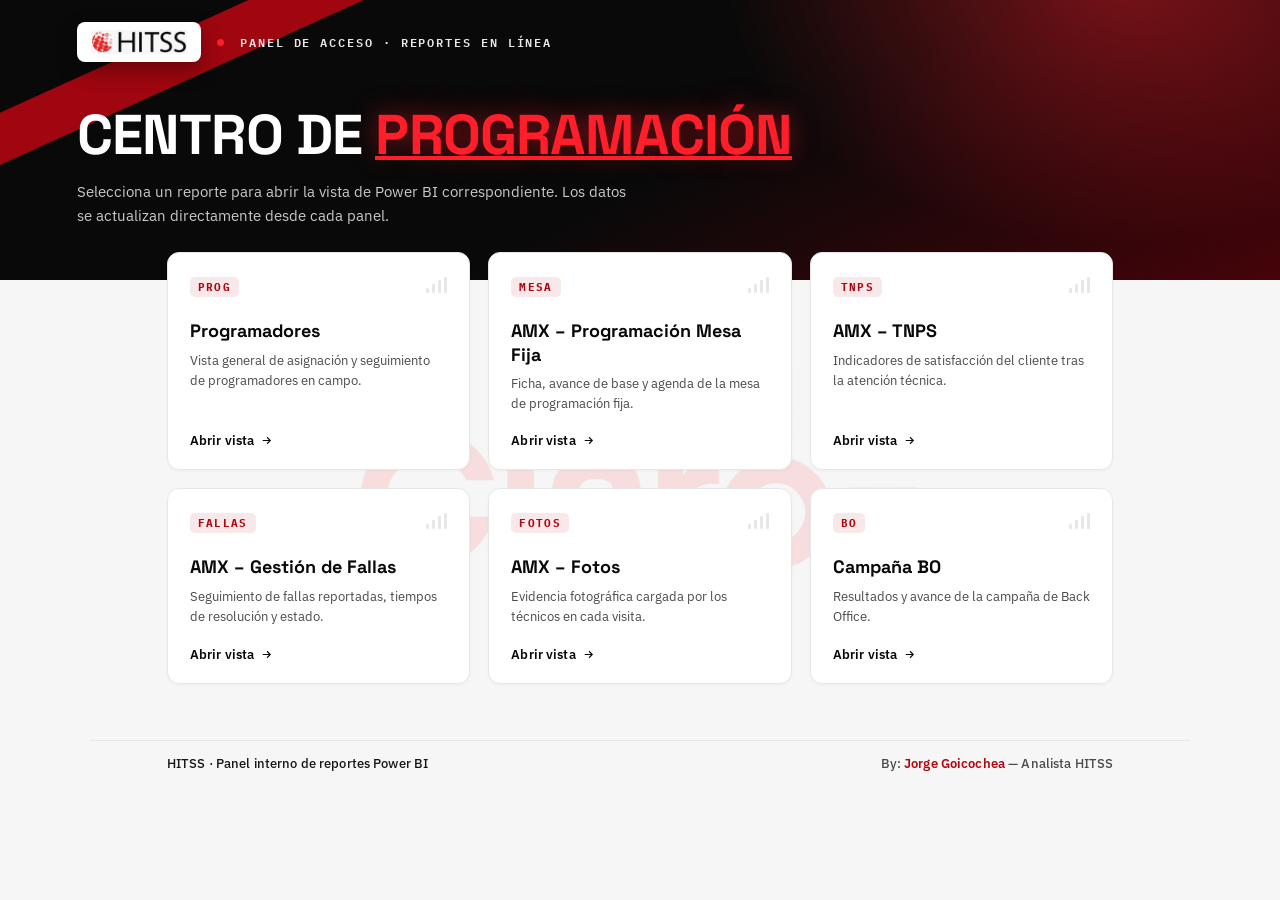
==== index.html @ 4317b596 "Add files via upload" ====
<!DOCTYPE html>
<html lang="es">
<head>
<meta charset="UTF-8">
<meta name="viewport" content="width=device-width, initial-scale=1.0">
<title>HITSS | Centro de Programación</title>
<link rel="icon" type="image/jpeg" href="[data-uri]">
<link rel="preconnect" href="https://fonts.googleapis.com">
<link rel="preconnect" href="https://fonts.gstatic.com" crossorigin>
<link href="https://fonts.googleapis.com/css2?family=Space+Grotesk:wght@600;700;800&family=IBM+Plex+Sans:wght@400;500&family=IBM+Plex+Mono:wght@500;600&display=swap" rel="stylesheet">
<style>
  :root{
    --blood: #B00610;
    --blood-bright: #FF1E2A;
    --blood-deep: #6E0009;
    --black: #090909;
    --ink: #161616;
    --gray: #4A4A4A;
    --line: #E7E7E7;
    --panel: #FFFFFF;
    --bg: #F6F6F6;
  }

  *{ box-sizing: border-box; }

  body{
    margin:0;
    min-height:100vh;
    background: var(--bg);
    color: var(--black);
    font-family: 'IBM Plex Sans', sans-serif;
    padding: 0 0 90px;
    position: relative;
    overflow-x:hidden;
  }

  .hex-field{
    position: fixed;
    inset: 0;
    pointer-events: none;
    z-index: 0;
    overflow: hidden;
  }
  .hex{
    position:absolute;
    background: var(--blood-bright);
    clip-path: polygon(25% 0%, 75% 0%, 100% 50%, 75% 100%, 25% 100%, 0% 50%);
    opacity: 0.09;
    animation: drift linear infinite;
  }
  @keyframes drift{
    0%{ transform: translateY(0) rotate(0deg); }
    100%{ transform: translateY(-160px) rotate(40deg); }
  }

  header{
    position: relative;
    z-index: 1;
    background:
      radial-gradient(ellipse 620px 420px at 88% -10%, rgba(255,30,42,0.45), transparent 65%),
      linear-gradient(155deg, var(--black) 55%, var(--blood-deep) 130%);
    padding: 22px 6vw 52px;
    overflow: hidden;
  }

  header::before{
    content:"";
    position:absolute;
    left:-6%;
    bottom:-60%;
    width: 70%;
    height: 220%;
    background: var(--blood);
    opacity: 0.9;
    transform: rotate(-9deg);
    clip-path: polygon(0 40%, 100% 0, 100% 8%, 0 48%);
  }

  .logo-row{
    display:flex;
    align-items:center;
    gap: 16px;
    margin-bottom: 44px;
    position:relative;
    z-index:2;
  }

  .logo-chip{
    background: #fff;
    border-radius: 8px;
    padding: 8px 14px;
    display:flex;
    align-items:center;
    box-shadow: 0 8px 20px rgba(0,0,0,0.35);
  }

  .logo-chip img{
    height: 24px;
    width:auto;
    display:block;
  }

  .divider-dot{
    width:7px; height:7px; border-radius:50%;
    background: var(--blood-bright);
    animation: pulse 1.8s infinite;
  }

  @keyframes pulse{
    0%{ box-shadow: 0 0 0 0 rgba(255,30,42,0.7); }
    70%{ box-shadow: 0 0 0 10px rgba(255,30,42,0); }
    100%{ box-shadow: 0 0 0 0 rgba(255,30,42,0); }
  }

  .eyebrow{
    font-family:'IBM Plex Mono', monospace;
    font-size:12px;
    font-weight:600;
    letter-spacing: 0.16em;
    text-transform:uppercase;
    color: #E8E8E8;
  }

  .hero{
    position: relative;
    z-index:2;
    max-width: 1100px;
  }

  h1{
    font-family:'Space Grotesk', sans-serif;
    font-weight:800;
    font-size: clamp(34px, 4.8vw, 56px);
    line-height:1.04;
    margin:0 0 16px;
    letter-spacing: -0.015em;
    color: #FFFFFF;
    text-transform: uppercase;
  }

  h1 span{
    color: var(--blood-bright);
    position: relative;
    display:inline-block;
    text-shadow: 0 0 26px rgba(255,30,42,0.55);
  }

  h1 span::after{
    content:"";
    position:absolute;
    left:0; bottom:4px;
    width:100%;
    height: 4px;
    background: var(--blood-bright);
    transform-origin: left;
    animation: underline 1s ease-out .3s both;
  }

  @keyframes underline{
    from{ transform: scaleX(0); }
    to{ transform: scaleX(1); }
  }

  .subtitle{
    max-width: 560px;
    color: #C9C9C9;
    font-size:15px;
    line-height:1.6;
    margin:0;
  }

  main{
    max-width: 1100px;
    margin: -28px auto 0;
    position:relative;
    z-index:2;
    padding: 0 6vw;
  }

  .report-grid{
    display:grid;
    grid-template-columns: repeat(3, 1fr);
    gap: 18px;
    position: relative;
  }

  .report-grid::before{
    content: "";
    position: absolute;
    inset: 0;
    background-image: url('[data-uri]');
    background-repeat: no-repeat;
    background-position: center;
    background-size: 62%;
    opacity: 0.1;
    z-index: -1;
    pointer-events: none;
  }

  @media (max-width: 900px){ .report-grid{ grid-template-columns: repeat(2, 1fr); } }
  @media (max-width: 620px){ .report-grid{ grid-template-columns: 1fr; } }

  .card{
    position:relative;
    display:flex;
    flex-direction:column;
    background: var(--panel);
    border: 1px solid var(--line);
    border-radius: 12px;
    padding: 24px 22px 20px;
    text-decoration:none;
    color: var(--black);
    transition: all 0.3s ease;
    min-height: 196px;
    box-shadow: 0 1px 3px rgba(0,0,0,0.04);
    opacity: 0;
    animation: rise .5s ease forwards;
  }

  .card:nth-child(1){ animation-delay: .05s; }
  .card:nth-child(2){ animation-delay: .12s; }
  .card:nth-child(3){ animation-delay: .19s; }
  .card:nth-child(4){ animation-delay: .26s; }
  .card:nth-child(5){ animation-delay: .33s; }
  .card:nth-child(6){ animation-delay: .40s; }

  @keyframes rise{
    from{ opacity:0; transform: translateY(14px); }
    to{ opacity:1; transform: translateY(0); }
  }

  .card::before{
    content:"";
    position:absolute;
    top:0; left:0;
    height: 4px;
    width: 0%;
    background: linear-gradient(90deg, var(--blood-bright), var(--blood-deep));
    border-radius: 12px 12px 0 0;
    transition: width .3s ease;
  }

  .card:hover, .card:focus-visible{
    transform: translateY(-4px);
    border-color: var(--blood-bright);
    box-shadow: 0 10px 20px rgba(0,0,0,0.12);
    outline:none;
  }

  .card:hover::before{ width: 100%; }

  .card:focus-visible{
    box-shadow: 0 0 0 2px #fff, 0 0 0 4px var(--blood-bright);
  }

  .card-top{
    display:flex;
    align-items:flex-start;
    justify-content:space-between;
    margin-bottom: 22px;
  }

  .code{
    font-family:'IBM Plex Mono', monospace;
    font-size:11px;
    font-weight:700;
    letter-spacing:0.12em;
    color: var(--blood);
    background: rgba(176,6,16,0.09);
    border-radius: 5px;
    padding: 3px 8px;
  }

  .bars{
    display:flex;
    align-items:flex-end;
    gap:3px;
    height:16px;
  }
  .bars span{
    width:3px;
    background: var(--line);
    border-radius:1px;
    transition: background .25s ease, height .25s ease;
  }
  .bars span:nth-child(1){ height:5px; }
  .bars span:nth-child(2){ height:9px; }
  .bars span:nth-child(3){ height:13px; }
  .bars span:nth-child(4){ height:16px; }

  .card:hover .bars span{ background: var(--blood-bright); }
  .card:hover .bars span:nth-child(1){ height:7px; }
  .card:hover .bars span:nth-child(2){ height:12px; }
  .card:hover .bars span:nth-child(3){ height:16px; }
  .card:hover .bars span:nth-child(4){ height:20px; }

  .card h2{
    font-family:'Space Grotesk', sans-serif;
    font-size:18px;
    font-weight:700;
    margin: 0 0 8px;
    line-height:1.3;
  }

  .card p{
    font-size:13px;
    line-height:1.55;
    color: var(--gray);
    margin:0;
    flex-grow:1;
  }

  .enter{
    margin-top:18px;
    display:flex;
    align-items:center;
    gap:6px;
    font-family:'IBM Plex Sans', sans-serif;
    font-size:13px;
    font-weight:600;
    color: var(--black);
    letter-spacing:0.01em;
    transition: color .2s ease;
  }

  .card:hover .enter{ color: var(--blood-bright); }

  .enter svg{ width:13px; height:13px; transition: transform .2s ease; }
  .card:hover .enter svg{ transform: translateX(4px); }

  footer{
    max-width:1100px;
    margin: 56px auto 0;
    padding: 16px 6vw;
    position: relative;
    z-index: 1;
    display: flex;
    align-items: center;
    justify-content: space-between;
    gap: 16px;
    border-top: 1px solid var(--line);
  }

  footer .footer-left,
  footer .footer-right{
    font-family: 'IBM Plex Sans', sans-serif;
    font-size: 13px;
    font-weight: 500;
    letter-spacing: 0.01em;
    color: var(--gray);
    line-height: 1;
  }

  footer .footer-left{
    color: var(--ink);
  }

  footer .footer-right strong{
    color: var(--blood);
    font-weight: 600;
  }

  @media (max-width: 620px){
    footer{
      flex-direction: column;
      align-items: flex-start;
      gap: 6px;
    }
  }
</style>
</head>
<body>

<div class="hex-field" id="hexField"></div>

<header>
  <div class="logo-row">
    <div class="logo-chip"><img src="[data-uri]" alt="HITSS"></div>
    <span class="divider-dot"></span>
    <span class="eyebrow">Panel de acceso · Reportes en línea</span>
  </div>
  <div class="hero">
    <h1>Centro de <span>Programación</span></h1>
    <p class="subtitle">Selecciona un reporte para abrir la vista de Power BI correspondiente. Los datos se actualizan directamente desde cada panel.</p>
  </div>
</header>

<main>
  <div class="report-grid">

    <a class="card" href="https://app.powerbi.com/view?r=eyJrIjoiOWYwYTYzYWYtMmRlNS00YzJiLTk0ZTktZWQwN2NkZjYzOTUwIiwidCI6IjVmZDU0NjBhLWI0MjUtNDlkZS05YmQwLWZjZDI2MjcwZDMwYyIsImMiOjR9" target="_blank" rel="noopener">
      <div class="card-top">
        <span class="code">PROG</span>
        <span class="bars"><span></span><span></span><span></span><span></span></span>
      </div>
      <h2>Programadores</h2>
      <p>Vista general de asignación y seguimiento de programadores en campo.</p>
      <div class="enter">Abrir vista <svg viewBox="0 0 24 24" fill="none" stroke="currentColor" stroke-width="2"><path d="M5 12h14M13 6l6 6-6 6"/></svg></div>
    </a>

    <a class="card" href="https://app.powerbi.com/view?r=eyJrIjoiMjBlMGQ1ZGEtODUzOC00NjdhLWFlNTQtYzBiYTYxYjM5OWYyIiwidCI6IjVmZDU0NjBhLWI0MjUtNDlkZS05YmQwLWZjZDI2MjcwZDMwYyIsImMiOjR9" target="_blank" rel="noopener">
      <div class="card-top">
        <span class="code">MESA</span>
        <span class="bars"><span></span><span></span><span></span><span></span></span>
      </div>
      <h2>AMX – Programación Mesa Fija</h2>
      <p>Ficha, avance de base y agenda de la mesa de programación fija.</p>
      <div class="enter">Abrir vista <svg viewBox="0 0 24 24" fill="none" stroke="currentColor" stroke-width="2"><path d="M5 12h14M13 6l6 6-6 6"/></svg></div>
    </a>

    <a class="card" href="https://app.powerbi.com/view?r=eyJrIjoiOWJiMzk4OWItOThlYi00MjI5LTgzNTUtY2EyZjA0N2MyMjUyIiwidCI6IjVmZDU0NjBhLWI0MjUtNDlkZS05YmQwLWZjZDI2MjcwZDMwYyIsImMiOjR9" target="_blank" rel="noopener">
      <div class="card-top">
        <span class="code">TNPS</span>
        <span class="bars"><span></span><span></span><span></span><span></span></span>
      </div>
      <h2>AMX – TNPS</h2>
      <p>Indicadores de satisfacción del cliente tras la atención técnica.</p>
      <div class="enter">Abrir vista <svg viewBox="0 0 24 24" fill="none" stroke="currentColor" stroke-width="2"><path d="M5 12h14M13 6l6 6-6 6"/></svg></div>
    </a>

    <a class="card" href="https://app.powerbi.com/view?r=eyJrIjoiOWFjZjRlNGItY2JiOS00YTg5LTk5NDAtOWU1Nzc0NWIzNGZmIiwidCI6IjVmZDU0NjBhLWI0MjUtNDlkZS05YmQwLWZjZDI2MjcwZDMwYyIsImMiOjR9" target="_blank" rel="noopener">
      <div class="card-top">
        <span class="code">FALLAS</span>
        <span class="bars"><span></span><span></span><span></span><span></span></span>
      </div>
      <h2>AMX – Gestión de Fallas</h2>
      <p>Seguimiento de fallas reportadas, tiempos de resolución y estado.</p>
      <div class="enter">Abrir vista <svg viewBox="0 0 24 24" fill="none" stroke="currentColor" stroke-width="2"><path d="M5 12h14M13 6l6 6-6 6"/></svg></div>
    </a>

    <a class="card" href="https://app.powerbi.com/view?r=eyJrIjoiYWVjZjkyMjQtYTI1YS00YTkwLWFmMWEtZDM0Y2UwYzU3NWJkIiwidCI6IjVmZDU0NjBhLWI0MjUtNDlkZS05YmQwLWZjZDI2MjcwZDMwYyIsImMiOjR9" target="_blank" rel="noopener">
      <div class="card-top">
        <span class="code">FOTOS</span>
        <span class="bars"><span></span><span></span><span></span><span></span></span>
      </div>
      <h2>AMX – Fotos</h2>
      <p>Evidencia fotográfica cargada por los técnicos en cada visita.</p>
      <div class="enter">Abrir vista <svg viewBox="0 0 24 24" fill="none" stroke="currentColor" stroke-width="2"><path d="M5 12h14M13 6l6 6-6 6"/></svg></div>
    </a>

    <a class="card" href="https://app.powerbi.com/view?r=eyJrIjoiZjhkMGI4OTItYmFlYy00ZmViLWEwYzctNTNiOTA0YmI4NTE2IiwidCI6IjVmZDU0NjBhLWI0MjUtNDlkZS05YmQwLWZjZDI2MjcwZDMwYyIsImMiOjR9" target="_blank" rel="noopener">
      <div class="card-top">
        <span class="code">BO</span>
        <span class="bars"><span></span><span></span><span></span><span></span></span>
      </div>
      <h2>Campaña BO</h2>
      <p>Resultados y avance de la campaña de Back Office.</p>
      <div class="enter">Abrir vista <svg viewBox="0 0 24 24" fill="none" stroke="currentColor" stroke-width="2"><path d="M5 12h14M13 6l6 6-6 6"/></svg></div>
    </a>

  </div>
</main>
<footer>
  <div class="footer-left">HITSS · Panel interno de reportes Power BI</div>
  <div class="footer-right">By: <strong>Jorge Goicochea</strong> — Analista HITSS</div>
</footer>

<script>
  const field = document.getElementById('hexField');
  const count = 24;
  for(let i=0;i<count;i++){
    const h = document.createElement('div');
    h.className = 'hex';
    const size = 14 + Math.random()*28;
    h.style.width = size+'px';
    h.style.height = size+'px';
    h.style.left = (Math.random()*100)+'vw';
    h.style.top = (100 + Math.random()*20)+'vh';
    h.style.animationDuration = (13 + Math.random()*15)+'s';
    h.style.animationDelay = (Math.random()*10)+'s';
    field.appendChild(h);
  }
</script>

</body>
</html>
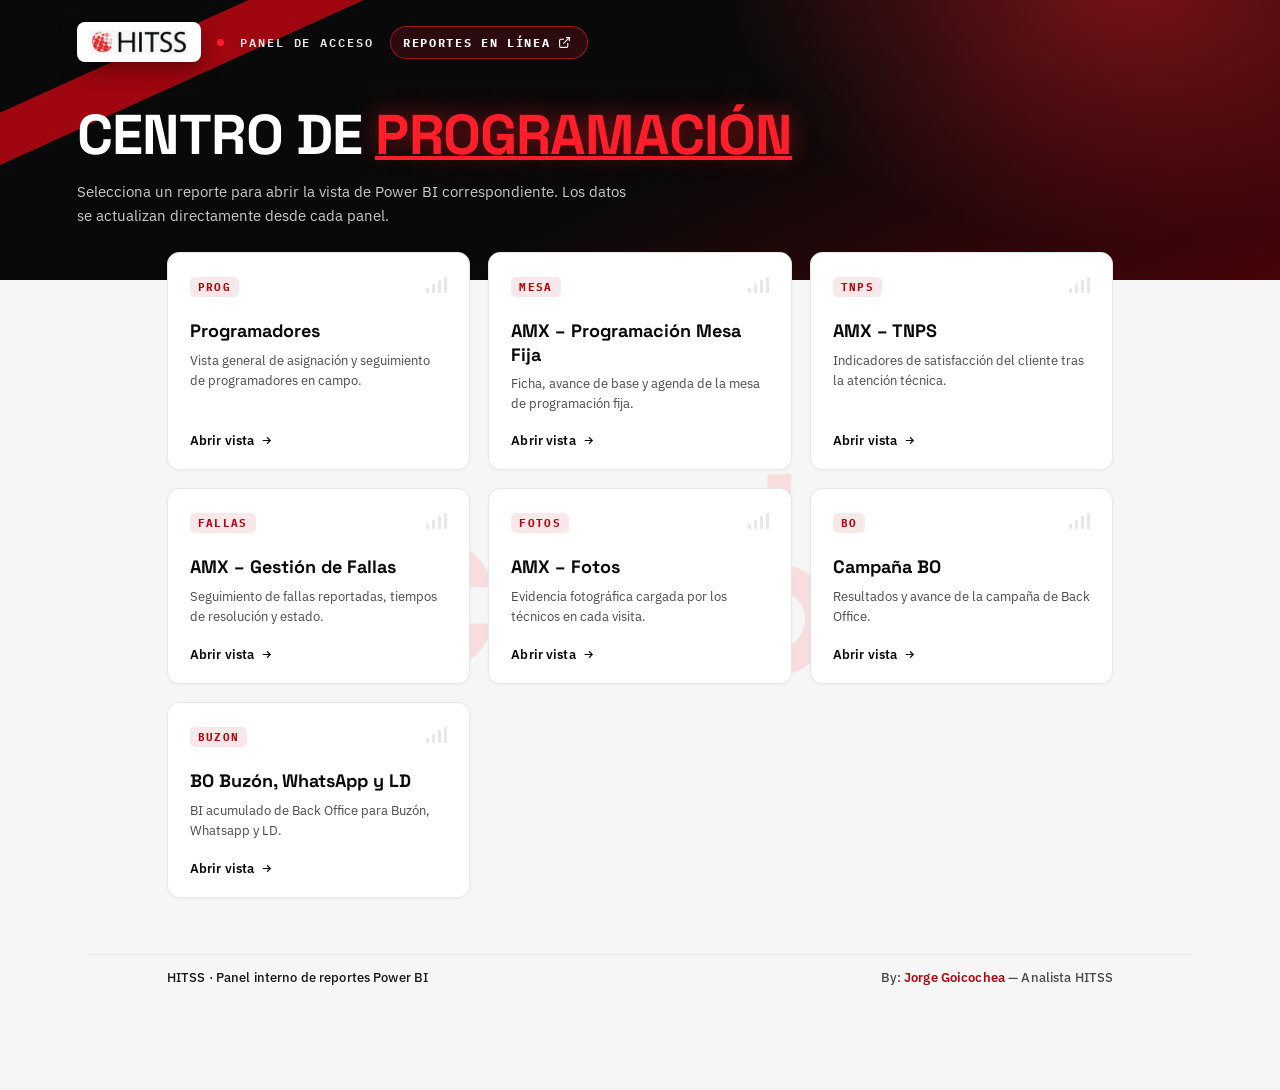
==== commit e8bcd0ba: "Add files via upload" ====
--- a/index.html
+++ b/index.html
@@ -3,7 +3,7 @@
 <head>
 <meta charset="UTF-8">
 <meta name="viewport" content="width=device-width, initial-scale=1.0">
-<title>HITSS | Centro de Programación</title>
+<title>HITSS | PLATAFORMA DE REPORTES EN LÍNEA</title>
 <link rel="icon" type="image/jpeg" href="[data-uri]">
 <link rel="preconnect" href="https://fonts.googleapis.com">
 <link rel="preconnect" href="https://fonts.gstatic.com" crossorigin>
@@ -23,6 +23,10 @@
 
   *{ box-sizing: border-box; }
 
+  html{
+    scroll-behavior: smooth;
+  }
+
   body{
     margin:0;
     min-height:100vh;
@@ -83,6 +87,7 @@
     margin-bottom: 44px;
     position:relative;
     z-index:2;
+    flex-wrap: wrap;
   }
 
   .logo-chip{
@@ -120,6 +125,41 @@
     text-transform:uppercase;
     color: #E8E8E8;
   }
+
+  .reports-btn{
+    display:inline-flex;
+    align-items:center;
+    gap:8px;
+    font-family:'IBM Plex Mono', monospace;
+    font-size:12px;
+    font-weight:700;
+    letter-spacing: 0.14em;
+    text-transform:uppercase;
+    color: #fff;
+    text-decoration:none;
+    background: rgba(255,30,42,0.14);
+    border: 1px solid rgba(255,30,42,0.55);
+    border-radius: 999px;
+    padding: 8px 16px 8px 12px;
+    transition: all .2s ease;
+    cursor:pointer;
+  }
+
+  .reports-btn svg{
+    width:13px; height:13px;
+    transition: transform .2s ease;
+  }
+
+  .reports-btn:hover,
+  .reports-btn:focus-visible{
+    background: var(--blood-bright);
+    border-color: var(--blood-bright);
+    color:#fff;
+    box-shadow: 0 4px 14px rgba(255,30,42,0.45);
+    outline:none;
+  }
+
+  .reports-btn:hover svg{ transform: translate(2px, -2px); }
 
   .hero{
     position: relative;
@@ -367,6 +407,7 @@
       gap: 6px;
     }
   }
+
 </style>
 </head>
 <body>
@@ -377,7 +418,11 @@
   <div class="logo-row">
     <div class="logo-chip"><img src="[data-uri]" alt="HITSS"></div>
     <span class="divider-dot"></span>
-    <span class="eyebrow">Panel de acceso · Reportes en línea</span>
+    <span class="eyebrow">Panel de acceso</span>
+    <a class="reports-btn" href="reportes-en-linea.html" target="_blank" rel="noopener">
+      Reportes en línea
+      <svg viewBox="0 0 24 24" fill="none" stroke="currentColor" stroke-width="2"><path d="M18 13v6a2 2 0 0 1-2 2H5a2 2 0 0 1-2-2V8a2 2 0 0 1 2-2h6"/><path d="M15 3h6v6"/><path d="M10 14 21 3"/></svg>
+    </a>
   </div>
   <div class="hero">
     <h1>Centro de <span>Programación</span></h1>
@@ -385,7 +430,7 @@
   </div>
 </header>
 
-<main>
+<main id="reportes">
   <div class="report-grid">
 
     <a class="card" href="https://app.powerbi.com/view?r=eyJrIjoiOWYwYTYzYWYtMmRlNS00YzJiLTk0ZTktZWQwN2NkZjYzOTUwIiwidCI6IjVmZDU0NjBhLWI0MjUtNDlkZS05YmQwLWZjZDI2MjcwZDMwYyIsImMiOjR9" target="_blank" rel="noopener">
@@ -445,6 +490,16 @@
       </div>
       <h2>Campaña BO</h2>
       <p>Resultados y avance de la campaña de Back Office.</p>
+      <div class="enter">Abrir vista <svg viewBox="0 0 24 24" fill="none" stroke="currentColor" stroke-width="2"><path d="M5 12h14M13 6l6 6-6 6"/></svg></div>
+    </a>
+
+    <a class="card" href="https://app.powerbi.com/view?r=eyJrIjoiYzdmOWY4OTktZWQxZC00YzllLTg2OTQtYzA5MGQyODI5ZWFiIiwidCI6IjVmZDU0NjBhLWI0MjUtNDlkZS05YmQwLWZjZDI2MjcwZDMwYyIsImMiOjR9" target="_blank" rel="noopener">
+      <div class="card-top">
+        <span class="code">BUZON</span>
+        <span class="bars"><span></span><span></span><span></span><span></span></span>
+      </div>
+      <h2>BO Buzón, WhatsApp y LD</h2>
+      <p>BI acumulado de Back Office para Buzón, Whatsapp y LD.</p>
       <div class="enter">Abrir vista <svg viewBox="0 0 24 24" fill="none" stroke="currentColor" stroke-width="2"><path d="M5 12h14M13 6l6 6-6 6"/></svg></div>
     </a>
 
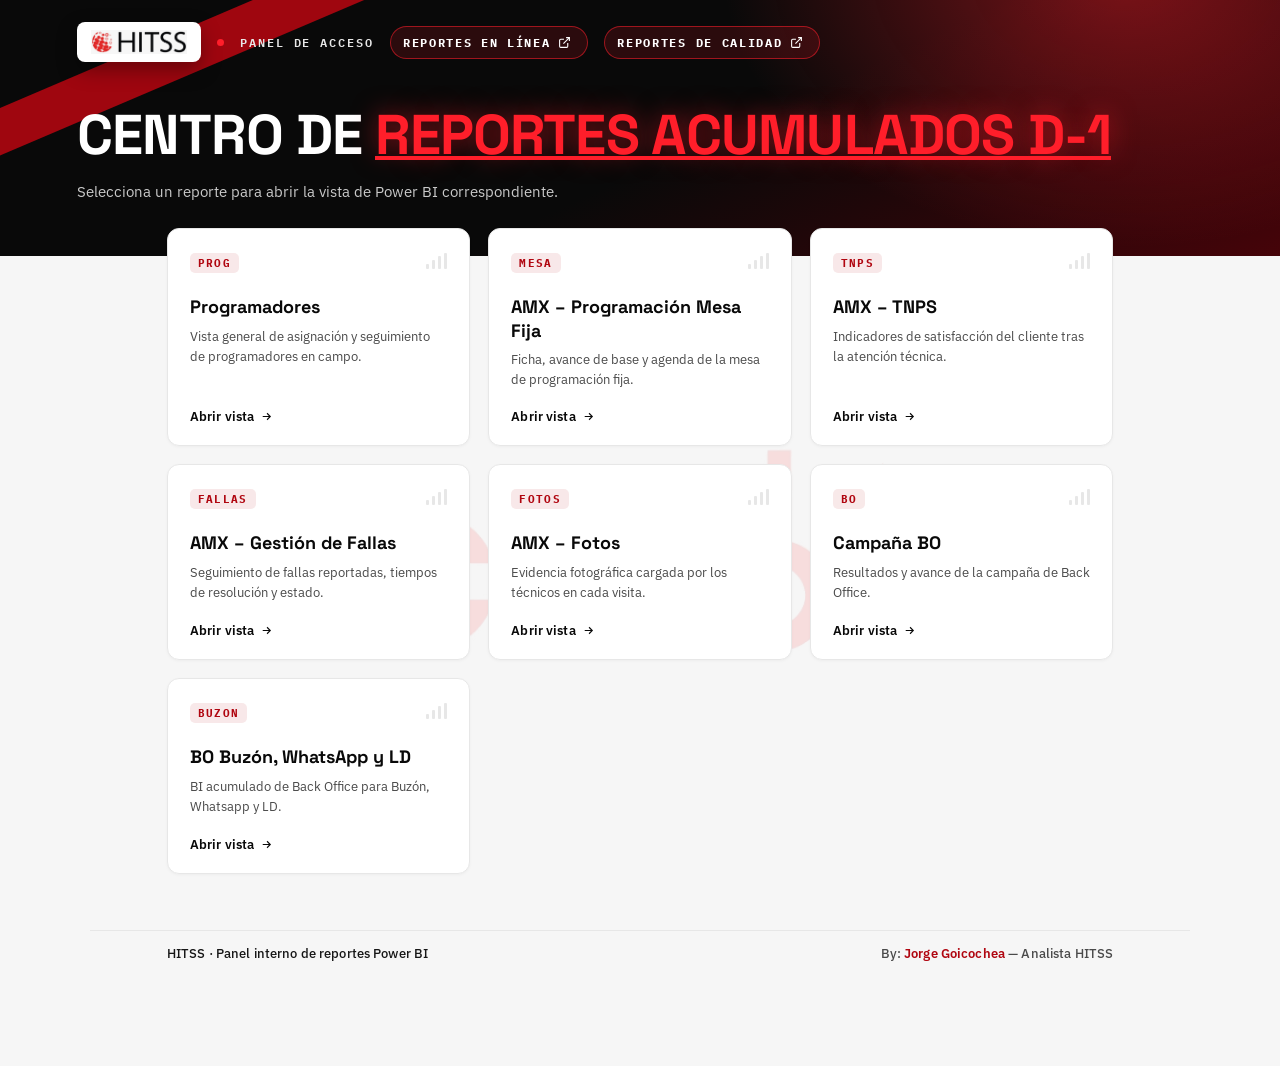
==== commit 758eb104: "Add files via upload" ====
--- a/index.html
+++ b/index.html
@@ -423,10 +423,14 @@
       Reportes en línea
       <svg viewBox="0 0 24 24" fill="none" stroke="currentColor" stroke-width="2"><path d="M18 13v6a2 2 0 0 1-2 2H5a2 2 0 0 1-2-2V8a2 2 0 0 1 2-2h6"/><path d="M15 3h6v6"/><path d="M10 14 21 3"/></svg>
     </a>
+    <a class="reports-btn" href="reportes-de-calidad.html" target="_blank" rel="noopener">
+      Reportes de calidad
+      <svg viewBox="0 0 24 24" fill="none" stroke="currentColor" stroke-width="2"><path d="M18 13v6a2 2 0 0 1-2 2H5a2 2 0 0 1-2-2V8a2 2 0 0 1 2-2h6"/><path d="M15 3h6v6"/><path d="M10 14 21 3"/></svg>
+    </a>
   </div>
   <div class="hero">
-    <h1>Centro de <span>Programación</span></h1>
-    <p class="subtitle">Selecciona un reporte para abrir la vista de Power BI correspondiente. Los datos se actualizan directamente desde cada panel.</p>
+    <h1>Centro de <span>REPORTES ACUMULADOS D-1</span></h1>
+    <p class="subtitle">Selecciona un reporte para abrir la vista de Power BI correspondiente.</p>
   </div>
 </header>
 
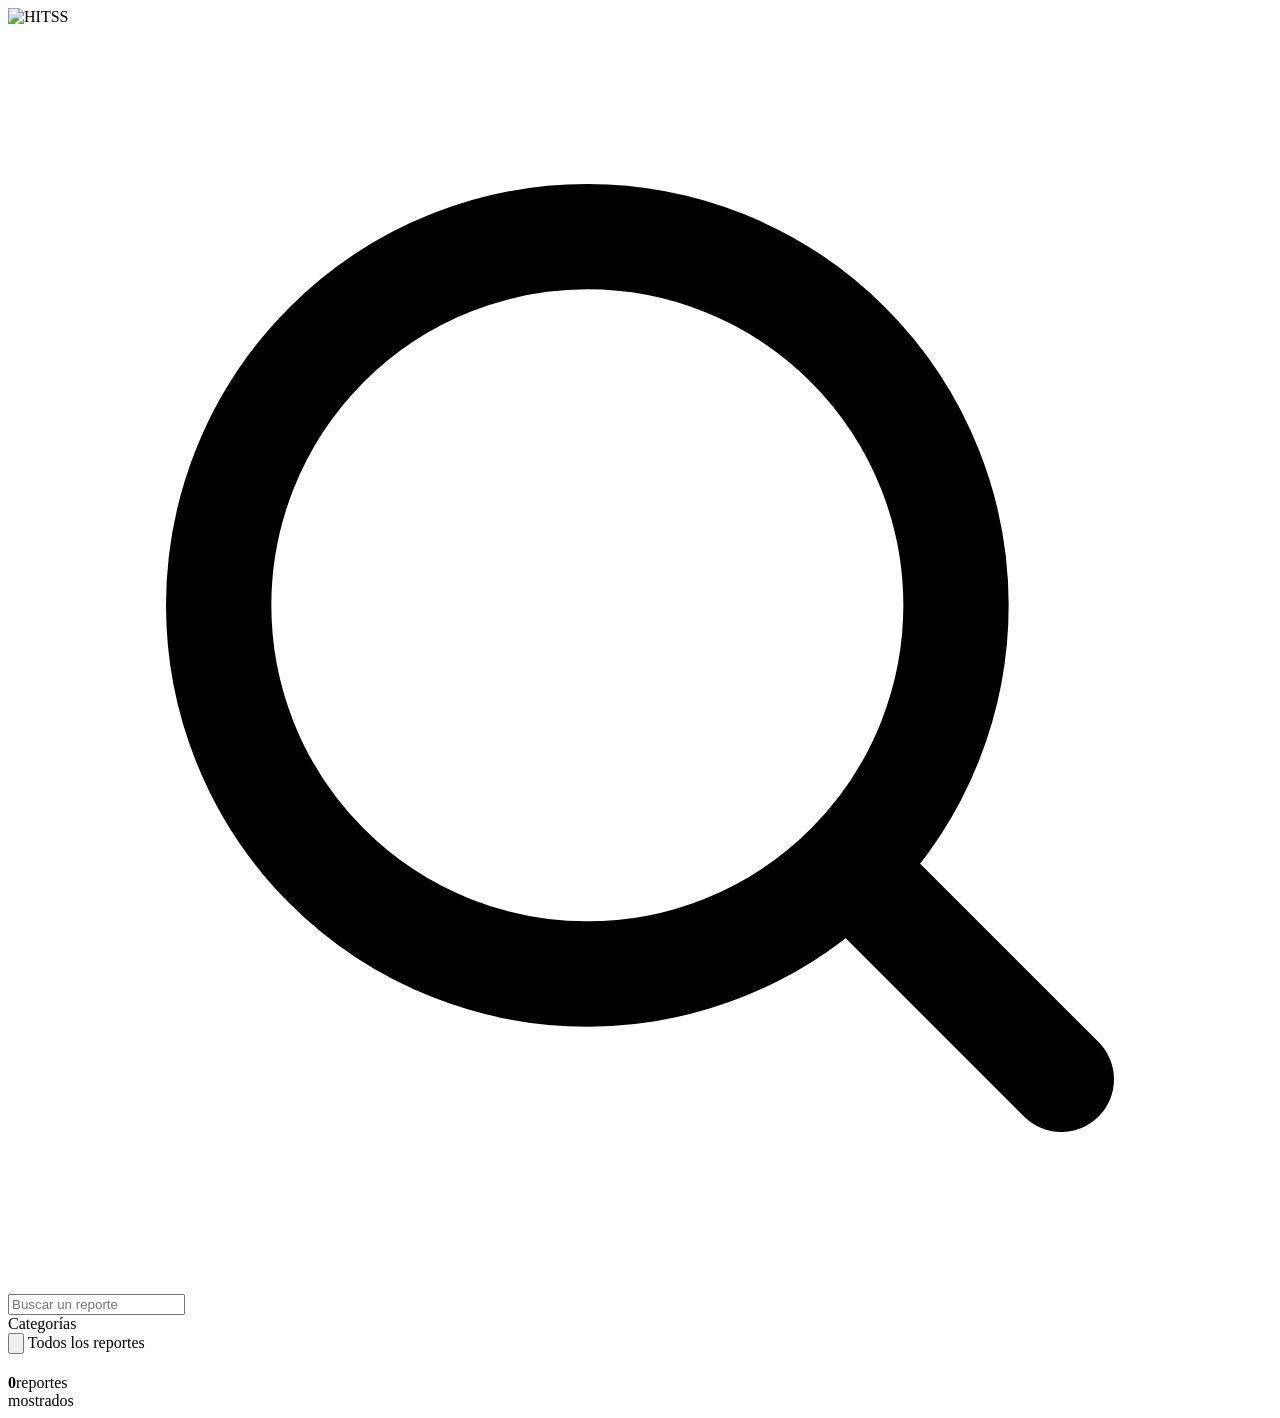
==== commit 2e8fa60a: "Add files via upload" ====
--- a/index.html
+++ b/index.html
@@ -3,533 +3,95 @@
 <head>
 <meta charset="UTF-8">
 <meta name="viewport" content="width=device-width, initial-scale=1.0">
-<title>HITSS | PLATAFORMA DE REPORTES EN LÍNEA</title>
-<link rel="icon" type="image/jpeg" href="[data-uri]">
+<title>HITSS | Panel de reportes</title>
+<link rel="icon" type="image/png" href="assets/img/favicon.png">
 <link rel="preconnect" href="https://fonts.googleapis.com">
 <link rel="preconnect" href="https://fonts.gstatic.com" crossorigin>
-<link href="https://fonts.googleapis.com/css2?family=Space+Grotesk:wght@600;700;800&family=IBM+Plex+Sans:wght@400;500&family=IBM+Plex+Mono:wght@500;600&display=swap" rel="stylesheet">
-<style>
-  :root{
-    --blood: #B00610;
-    --blood-bright: #FF1E2A;
-    --blood-deep: #6E0009;
-    --black: #090909;
-    --ink: #161616;
-    --gray: #4A4A4A;
-    --line: #E7E7E7;
-    --panel: #FFFFFF;
-    --bg: #F6F6F6;
-  }
+<link href="https://fonts.googleapis.com/css2?family=Plus+Jakarta+Sans:wght@400;500;600;700;800&display=swap" rel="stylesheet">
 
-  *{ box-sizing: border-box; }
-
-  html{
-    scroll-behavior: smooth;
-  }
-
-  body{
-    margin:0;
-    min-height:100vh;
-    background: var(--bg);
-    color: var(--black);
-    font-family: 'IBM Plex Sans', sans-serif;
-    padding: 0 0 90px;
-    position: relative;
-    overflow-x:hidden;
-  }
-
-  .hex-field{
-    position: fixed;
-    inset: 0;
-    pointer-events: none;
-    z-index: 0;
-    overflow: hidden;
-  }
-  .hex{
-    position:absolute;
-    background: var(--blood-bright);
-    clip-path: polygon(25% 0%, 75% 0%, 100% 50%, 75% 100%, 25% 100%, 0% 50%);
-    opacity: 0.09;
-    animation: drift linear infinite;
-  }
-  @keyframes drift{
-    0%{ transform: translateY(0) rotate(0deg); }
-    100%{ transform: translateY(-160px) rotate(40deg); }
-  }
-
-  header{
-    position: relative;
-    z-index: 1;
-    background:
-      radial-gradient(ellipse 620px 420px at 88% -10%, rgba(255,30,42,0.45), transparent 65%),
-      linear-gradient(155deg, var(--black) 55%, var(--blood-deep) 130%);
-    padding: 22px 6vw 52px;
-    overflow: hidden;
-  }
-
-  header::before{
-    content:"";
-    position:absolute;
-    left:-6%;
-    bottom:-60%;
-    width: 70%;
-    height: 220%;
-    background: var(--blood);
-    opacity: 0.9;
-    transform: rotate(-9deg);
-    clip-path: polygon(0 40%, 100% 0, 100% 8%, 0 48%);
-  }
-
-  .logo-row{
-    display:flex;
-    align-items:center;
-    gap: 16px;
-    margin-bottom: 44px;
-    position:relative;
-    z-index:2;
-    flex-wrap: wrap;
-  }
-
-  .logo-chip{
-    background: #fff;
-    border-radius: 8px;
-    padding: 8px 14px;
-    display:flex;
-    align-items:center;
-    box-shadow: 0 8px 20px rgba(0,0,0,0.35);
-  }
-
-  .logo-chip img{
-    height: 24px;
-    width:auto;
-    display:block;
-  }
-
-  .divider-dot{
-    width:7px; height:7px; border-radius:50%;
-    background: var(--blood-bright);
-    animation: pulse 1.8s infinite;
-  }
-
-  @keyframes pulse{
-    0%{ box-shadow: 0 0 0 0 rgba(255,30,42,0.7); }
-    70%{ box-shadow: 0 0 0 10px rgba(255,30,42,0); }
-    100%{ box-shadow: 0 0 0 0 rgba(255,30,42,0); }
-  }
-
-  .eyebrow{
-    font-family:'IBM Plex Mono', monospace;
-    font-size:12px;
-    font-weight:600;
-    letter-spacing: 0.16em;
-    text-transform:uppercase;
-    color: #E8E8E8;
-  }
-
-  .reports-btn{
-    display:inline-flex;
-    align-items:center;
-    gap:8px;
-    font-family:'IBM Plex Mono', monospace;
-    font-size:12px;
-    font-weight:700;
-    letter-spacing: 0.14em;
-    text-transform:uppercase;
-    color: #fff;
-    text-decoration:none;
-    background: rgba(255,30,42,0.14);
-    border: 1px solid rgba(255,30,42,0.55);
-    border-radius: 999px;
-    padding: 8px 16px 8px 12px;
-    transition: all .2s ease;
-    cursor:pointer;
-  }
-
-  .reports-btn svg{
-    width:13px; height:13px;
-    transition: transform .2s ease;
-  }
-
-  .reports-btn:hover,
-  .reports-btn:focus-visible{
-    background: var(--blood-bright);
-    border-color: var(--blood-bright);
-    color:#fff;
-    box-shadow: 0 4px 14px rgba(255,30,42,0.45);
-    outline:none;
-  }
-
-  .reports-btn:hover svg{ transform: translate(2px, -2px); }
-
-  .hero{
-    position: relative;
-    z-index:2;
-    max-width: 1100px;
-  }
-
-  h1{
-    font-family:'Space Grotesk', sans-serif;
-    font-weight:800;
-    font-size: clamp(34px, 4.8vw, 56px);
-    line-height:1.04;
-    margin:0 0 16px;
-    letter-spacing: -0.015em;
-    color: #FFFFFF;
-    text-transform: uppercase;
-  }
-
-  h1 span{
-    color: var(--blood-bright);
-    position: relative;
-    display:inline-block;
-    text-shadow: 0 0 26px rgba(255,30,42,0.55);
-  }
-
-  h1 span::after{
-    content:"";
-    position:absolute;
-    left:0; bottom:4px;
-    width:100%;
-    height: 4px;
-    background: var(--blood-bright);
-    transform-origin: left;
-    animation: underline 1s ease-out .3s both;
-  }
-
-  @keyframes underline{
-    from{ transform: scaleX(0); }
-    to{ transform: scaleX(1); }
-  }
-
-  .subtitle{
-    max-width: 560px;
-    color: #C9C9C9;
-    font-size:15px;
-    line-height:1.6;
-    margin:0;
-  }
-
-  main{
-    max-width: 1100px;
-    margin: -28px auto 0;
-    position:relative;
-    z-index:2;
-    padding: 0 6vw;
-  }
-
-  .report-grid{
-    display:grid;
-    grid-template-columns: repeat(3, 1fr);
-    gap: 18px;
-    position: relative;
-  }
-
-  .report-grid::before{
-    content: "";
-    position: absolute;
-    inset: 0;
-    background-image: url('[data-uri]');
-    background-repeat: no-repeat;
-    background-position: center;
-    background-size: 62%;
-    opacity: 0.1;
-    z-index: -1;
-    pointer-events: none;
-  }
-
-  @media (max-width: 900px){ .report-grid{ grid-template-columns: repeat(2, 1fr); } }
-  @media (max-width: 620px){ .report-grid{ grid-template-columns: 1fr; } }
-
-  .card{
-    position:relative;
-    display:flex;
-    flex-direction:column;
-    background: var(--panel);
-    border: 1px solid var(--line);
-    border-radius: 12px;
-    padding: 24px 22px 20px;
-    text-decoration:none;
-    color: var(--black);
-    transition: all 0.3s ease;
-    min-height: 196px;
-    box-shadow: 0 1px 3px rgba(0,0,0,0.04);
-    opacity: 0;
-    animation: rise .5s ease forwards;
-  }
-
-  .card:nth-child(1){ animation-delay: .05s; }
-  .card:nth-child(2){ animation-delay: .12s; }
-  .card:nth-child(3){ animation-delay: .19s; }
-  .card:nth-child(4){ animation-delay: .26s; }
-  .card:nth-child(5){ animation-delay: .33s; }
-  .card:nth-child(6){ animation-delay: .40s; }
-
-  @keyframes rise{
-    from{ opacity:0; transform: translateY(14px); }
-    to{ opacity:1; transform: translateY(0); }
-  }
-
-  .card::before{
-    content:"";
-    position:absolute;
-    top:0; left:0;
-    height: 4px;
-    width: 0%;
-    background: linear-gradient(90deg, var(--blood-bright), var(--blood-deep));
-    border-radius: 12px 12px 0 0;
-    transition: width .3s ease;
-  }
-
-  .card:hover, .card:focus-visible{
-    transform: translateY(-4px);
-    border-color: var(--blood-bright);
-    box-shadow: 0 10px 20px rgba(0,0,0,0.12);
-    outline:none;
-  }
-
-  .card:hover::before{ width: 100%; }
-
-  .card:focus-visible{
-    box-shadow: 0 0 0 2px #fff, 0 0 0 4px var(--blood-bright);
-  }
-
-  .card-top{
-    display:flex;
-    align-items:flex-start;
-    justify-content:space-between;
-    margin-bottom: 22px;
-  }
-
-  .code{
-    font-family:'IBM Plex Mono', monospace;
-    font-size:11px;
-    font-weight:700;
-    letter-spacing:0.12em;
-    color: var(--blood);
-    background: rgba(176,6,16,0.09);
-    border-radius: 5px;
-    padding: 3px 8px;
-  }
-
-  .bars{
-    display:flex;
-    align-items:flex-end;
-    gap:3px;
-    height:16px;
-  }
-  .bars span{
-    width:3px;
-    background: var(--line);
-    border-radius:1px;
-    transition: background .25s ease, height .25s ease;
-  }
-  .bars span:nth-child(1){ height:5px; }
-  .bars span:nth-child(2){ height:9px; }
-  .bars span:nth-child(3){ height:13px; }
-  .bars span:nth-child(4){ height:16px; }
-
-  .card:hover .bars span{ background: var(--blood-bright); }
-  .card:hover .bars span:nth-child(1){ height:7px; }
-  .card:hover .bars span:nth-child(2){ height:12px; }
-  .card:hover .bars span:nth-child(3){ height:16px; }
-  .card:hover .bars span:nth-child(4){ height:20px; }
-
-  .card h2{
-    font-family:'Space Grotesk', sans-serif;
-    font-size:18px;
-    font-weight:700;
-    margin: 0 0 8px;
-    line-height:1.3;
-  }
-
-  .card p{
-    font-size:13px;
-    line-height:1.55;
-    color: var(--gray);
-    margin:0;
-    flex-grow:1;
-  }
-
-  .enter{
-    margin-top:18px;
-    display:flex;
-    align-items:center;
-    gap:6px;
-    font-family:'IBM Plex Sans', sans-serif;
-    font-size:13px;
-    font-weight:600;
-    color: var(--black);
-    letter-spacing:0.01em;
-    transition: color .2s ease;
-  }
-
-  .card:hover .enter{ color: var(--blood-bright); }
-
-  .enter svg{ width:13px; height:13px; transition: transform .2s ease; }
-  .card:hover .enter svg{ transform: translateX(4px); }
-
-  footer{
-    max-width:1100px;
-    margin: 56px auto 0;
-    padding: 16px 6vw;
-    position: relative;
-    z-index: 1;
-    display: flex;
-    align-items: center;
-    justify-content: space-between;
-    gap: 16px;
-    border-top: 1px solid var(--line);
-  }
-
-  footer .footer-left,
-  footer .footer-right{
-    font-family: 'IBM Plex Sans', sans-serif;
-    font-size: 13px;
-    font-weight: 500;
-    letter-spacing: 0.01em;
-    color: var(--gray);
-    line-height: 1;
-  }
-
-  footer .footer-left{
-    color: var(--ink);
-  }
-
-  footer .footer-right strong{
-    color: var(--blood);
-    font-weight: 600;
-  }
-
-  @media (max-width: 620px){
-    footer{
-      flex-direction: column;
-      align-items: flex-start;
-      gap: 6px;
-    }
-  }
-
-</style>
+<link rel="stylesheet" href="css/variables.css">
+<link rel="stylesheet" href="css/base.css">
+<link rel="stylesheet" href="css/layout.css">
+<link rel="stylesheet" href="css/sidebar.css">
+<link rel="stylesheet" href="css/cards.css">
+<link rel="stylesheet" href="css/viewer.css">
+<link rel="stylesheet" href="css/responsive.css">
 </head>
 <body>
+<div class="app" id="app">
 
-<div class="hex-field" id="hexField"></div>
+  <!-- ============ Barra lateral ============ -->
+  <aside class="sidebar" id="sidebar" aria-label="Navegación">
+    <div class="sidebar-inner">
+      <div class="brand">
+        <img src="assets/img/logo-hitss.png" alt="HITSS">
+        <div><b id="brandName"></b><small id="brandSub"></small></div>
+      </div>
 
-<header>
-  <div class="logo-row">
-    <div class="logo-chip"><img src="[data-uri]" alt="HITSS"></div>
-    <span class="divider-dot"></span>
-    <span class="eyebrow">Panel de acceso</span>
-    <a class="reports-btn" href="reportes-en-linea.html" target="_blank" rel="noopener">
-      Reportes en línea
-      <svg viewBox="0 0 24 24" fill="none" stroke="currentColor" stroke-width="2"><path d="M18 13v6a2 2 0 0 1-2 2H5a2 2 0 0 1-2-2V8a2 2 0 0 1 2-2h6"/><path d="M15 3h6v6"/><path d="M10 14 21 3"/></svg>
-    </a>
-    <a class="reports-btn" href="reportes-de-calidad.html" target="_blank" rel="noopener">
-      Reportes de calidad
-      <svg viewBox="0 0 24 24" fill="none" stroke="currentColor" stroke-width="2"><path d="M18 13v6a2 2 0 0 1-2 2H5a2 2 0 0 1-2-2V8a2 2 0 0 1 2-2h6"/><path d="M15 3h6v6"/><path d="M10 14 21 3"/></svg>
-    </a>
+      <label class="search">
+        <svg viewBox="0 0 24 24" fill="none" stroke="currentColor" stroke-width="2" stroke-linecap="round"><circle cx="11" cy="11" r="7"/><path d="M20 20l-3.5-3.5"/></svg>
+        <input id="q" type="search" placeholder="Buscar un reporte" autocomplete="off" aria-label="Buscar un reporte">
+      </label>
+
+      <div class="cat-title">Categorías</div>
+      <nav class="cats" id="cats"></nav>
+
+      <div class="side-foot">
+        <span id="footNote"></span>
+        <b id="footAuthor"></b>
+      </div>
+    </div>
+  </aside>
+
+  <!-- ============ Contenido ============ -->
+  <main class="main" id="main">
+    <div class="topbar">
+      <button class="icon-btn" id="sidebarToggle" aria-label="Ocultar o mostrar el menú" aria-expanded="true" title="Ocultar / mostrar menú">
+        <svg viewBox="0 0 24 24" fill="none" stroke="currentColor" stroke-width="2" stroke-linecap="round" stroke-linejoin="round"><rect x="3" y="4" width="18" height="16" rx="3"/><path d="M9 4v16"/></svg>
+      </button>
+      <span class="crumb" id="crumb">Todos los reportes</span>
+    </div>
+
+    <section class="home">
+      <div class="hero">
+        <div>
+          <h1 id="heroTitle"></h1>
+          <p class="lead" id="heroLead"></p>
+        </div>
+        <div class="counter"><strong id="count">0</strong><span>reportes<br>mostrados</span></div>
+      </div>
+      <div id="groups"></div>
+      <div class="empty" id="empty" hidden><b>Sin resultados</b>No encontramos reportes que coincidan con tu búsqueda.</div>
+    </section>
+  </main>
+</div>
+
+<!-- ============ Ventana flotante de vista previa (movible y redimensionable) ============ -->
+<div class="vwin" id="vwin" role="dialog" aria-modal="false" aria-labelledby="vname" hidden>
+  <div class="vwin-bar" id="vbar">
+    <h2 id="vname"></h2>
+    <a class="vbtn" id="vnew" target="_blank" rel="noopener">Abrir en pestaña nueva</a>
+    <button class="vbtn" id="vmax" type="button" title="Maximizar / restaurar">Maximizar</button>
+    <button class="vbtn" id="vclose" type="button">Cerrar</button>
   </div>
-  <div class="hero">
-    <h1>Centro de <span>REPORTES ACUMULADOS D-1</span></h1>
-    <p class="subtitle">Selecciona un reporte para abrir la vista de Power BI correspondiente.</p>
+  <div class="vwin-body">
+    <div class="loader" id="loader"><div class="spin"></div>Cargando reporte…</div>
+    <iframe id="frame" title="Reporte Power BI" allowfullscreen></iframe>
   </div>
-</header>
+  <div class="vwin-resize" id="vresize" aria-hidden="true"></div>
+</div>
 
-<main id="reportes">
-  <div class="report-grid">
-
-    <a class="card" href="https://app.powerbi.com/view?r=eyJrIjoiOWYwYTYzYWYtMmRlNS00YzJiLTk0ZTktZWQwN2NkZjYzOTUwIiwidCI6IjVmZDU0NjBhLWI0MjUtNDlkZS05YmQwLWZjZDI2MjcwZDMwYyIsImMiOjR9" target="_blank" rel="noopener">
-      <div class="card-top">
-        <span class="code">PROG</span>
-        <span class="bars"><span></span><span></span><span></span><span></span></span>
-      </div>
-      <h2>Programadores</h2>
-      <p>Vista general de asignación y seguimiento de programadores en campo.</p>
-      <div class="enter">Abrir vista <svg viewBox="0 0 24 24" fill="none" stroke="currentColor" stroke-width="2"><path d="M5 12h14M13 6l6 6-6 6"/></svg></div>
-    </a>
-
-    <a class="card" href="https://app.powerbi.com/view?r=eyJrIjoiMjBlMGQ1ZGEtODUzOC00NjdhLWFlNTQtYzBiYTYxYjM5OWYyIiwidCI6IjVmZDU0NjBhLWI0MjUtNDlkZS05YmQwLWZjZDI2MjcwZDMwYyIsImMiOjR9" target="_blank" rel="noopener">
-      <div class="card-top">
-        <span class="code">MESA</span>
-        <span class="bars"><span></span><span></span><span></span><span></span></span>
-      </div>
-      <h2>AMX – Programación Mesa Fija</h2>
-      <p>Ficha, avance de base y agenda de la mesa de programación fija.</p>
-      <div class="enter">Abrir vista <svg viewBox="0 0 24 24" fill="none" stroke="currentColor" stroke-width="2"><path d="M5 12h14M13 6l6 6-6 6"/></svg></div>
-    </a>
-
-    <a class="card" href="https://app.powerbi.com/view?r=eyJrIjoiOWJiMzk4OWItOThlYi00MjI5LTgzNTUtY2EyZjA0N2MyMjUyIiwidCI6IjVmZDU0NjBhLWI0MjUtNDlkZS05YmQwLWZjZDI2MjcwZDMwYyIsImMiOjR9" target="_blank" rel="noopener">
-      <div class="card-top">
-        <span class="code">TNPS</span>
-        <span class="bars"><span></span><span></span><span></span><span></span></span>
-      </div>
-      <h2>AMX – TNPS</h2>
-      <p>Indicadores de satisfacción del cliente tras la atención técnica.</p>
-      <div class="enter">Abrir vista <svg viewBox="0 0 24 24" fill="none" stroke="currentColor" stroke-width="2"><path d="M5 12h14M13 6l6 6-6 6"/></svg></div>
-    </a>
-
-    <a class="card" href="https://app.powerbi.com/view?r=eyJrIjoiOWFjZjRlNGItY2JiOS00YTg5LTk5NDAtOWU1Nzc0NWIzNGZmIiwidCI6IjVmZDU0NjBhLWI0MjUtNDlkZS05YmQwLWZjZDI2MjcwZDMwYyIsImMiOjR9" target="_blank" rel="noopener">
-      <div class="card-top">
-        <span class="code">FALLAS</span>
-        <span class="bars"><span></span><span></span><span></span><span></span></span>
-      </div>
-      <h2>AMX – Gestión de Fallas</h2>
-      <p>Seguimiento de fallas reportadas, tiempos de resolución y estado.</p>
-      <div class="enter">Abrir vista <svg viewBox="0 0 24 24" fill="none" stroke="currentColor" stroke-width="2"><path d="M5 12h14M13 6l6 6-6 6"/></svg></div>
-    </a>
-
-    <a class="card" href="https://app.powerbi.com/view?r=eyJrIjoiYWVjZjkyMjQtYTI1YS00YTkwLWFmMWEtZDM0Y2UwYzU3NWJkIiwidCI6IjVmZDU0NjBhLWI0MjUtNDlkZS05YmQwLWZjZDI2MjcwZDMwYyIsImMiOjR9" target="_blank" rel="noopener">
-      <div class="card-top">
-        <span class="code">FOTOS</span>
-        <span class="bars"><span></span><span></span><span></span><span></span></span>
-      </div>
-      <h2>AMX – Fotos</h2>
-      <p>Evidencia fotográfica cargada por los técnicos en cada visita.</p>
-      <div class="enter">Abrir vista <svg viewBox="0 0 24 24" fill="none" stroke="currentColor" stroke-width="2"><path d="M5 12h14M13 6l6 6-6 6"/></svg></div>
-    </a>
-
-    <a class="card" href="https://app.powerbi.com/view?r=eyJrIjoiZjhkMGI4OTItYmFlYy00ZmViLWEwYzctNTNiOTA0YmI4NTE2IiwidCI6IjVmZDU0NjBhLWI0MjUtNDlkZS05YmQwLWZjZDI2MjcwZDMwYyIsImMiOjR9" target="_blank" rel="noopener">
-      <div class="card-top">
-        <span class="code">BO</span>
-        <span class="bars"><span></span><span></span><span></span><span></span></span>
-      </div>
-      <h2>Campaña BO</h2>
-      <p>Resultados y avance de la campaña de Back Office.</p>
-      <div class="enter">Abrir vista <svg viewBox="0 0 24 24" fill="none" stroke="currentColor" stroke-width="2"><path d="M5 12h14M13 6l6 6-6 6"/></svg></div>
-    </a>
-
-    <a class="card" href="https://app.powerbi.com/view?r=eyJrIjoiYzdmOWY4OTktZWQxZC00YzllLTg2OTQtYzA5MGQyODI5ZWFiIiwidCI6IjVmZDU0NjBhLWI0MjUtNDlkZS05YmQwLWZjZDI2MjcwZDMwYyIsImMiOjR9" target="_blank" rel="noopener">
-      <div class="card-top">
-        <span class="code">BUZON</span>
-        <span class="bars"><span></span><span></span><span></span><span></span></span>
-      </div>
-      <h2>BO Buzón, WhatsApp y LD</h2>
-      <p>BI acumulado de Back Office para Buzón, Whatsapp y LD.</p>
-      <div class="enter">Abrir vista <svg viewBox="0 0 24 24" fill="none" stroke="currentColor" stroke-width="2"><path d="M5 12h14M13 6l6 6-6 6"/></svg></div>
-    </a>
-
-  </div>
-</main>
-<footer>
-  <div class="footer-left">HITSS · Panel interno de reportes Power BI</div>
-  <div class="footer-right">By: <strong>Jorge Goicochea</strong> — Analista HITSS</div>
-</footer>
-
-<script>
-  const field = document.getElementById('hexField');
-  const count = 24;
-  for(let i=0;i<count;i++){
-    const h = document.createElement('div');
-    h.className = 'hex';
-    const size = 14 + Math.random()*28;
-    h.style.width = size+'px';
-    h.style.height = size+'px';
-    h.style.left = (Math.random()*100)+'vw';
-    h.style.top = (100 + Math.random()*20)+'vh';
-    h.style.animationDuration = (13 + Math.random()*15)+'s';
-    h.style.animationDelay = (Math.random()*10)+'s';
-    field.appendChild(h);
-  }
-</script>
-
+<!-- 1) configuración y datos -->
+<script src="js/config.js"></script>
+<script src="js/data/01-acumulados.js"></script>
+<script src="js/data/02-en-linea.js"></script>
+<script src="js/data/03-calidad.js"></script>
+<!-- 2) módulos -->
+<script src="js/utils.js"></script>
+<script src="js/sidebar.js"></script>
+<script src="js/cards.js"></script>
+<script src="js/viewer.js"></script>
+<!-- 3) arranque -->
+<script src="js/main.js"></script>
 </body>
 </html>
